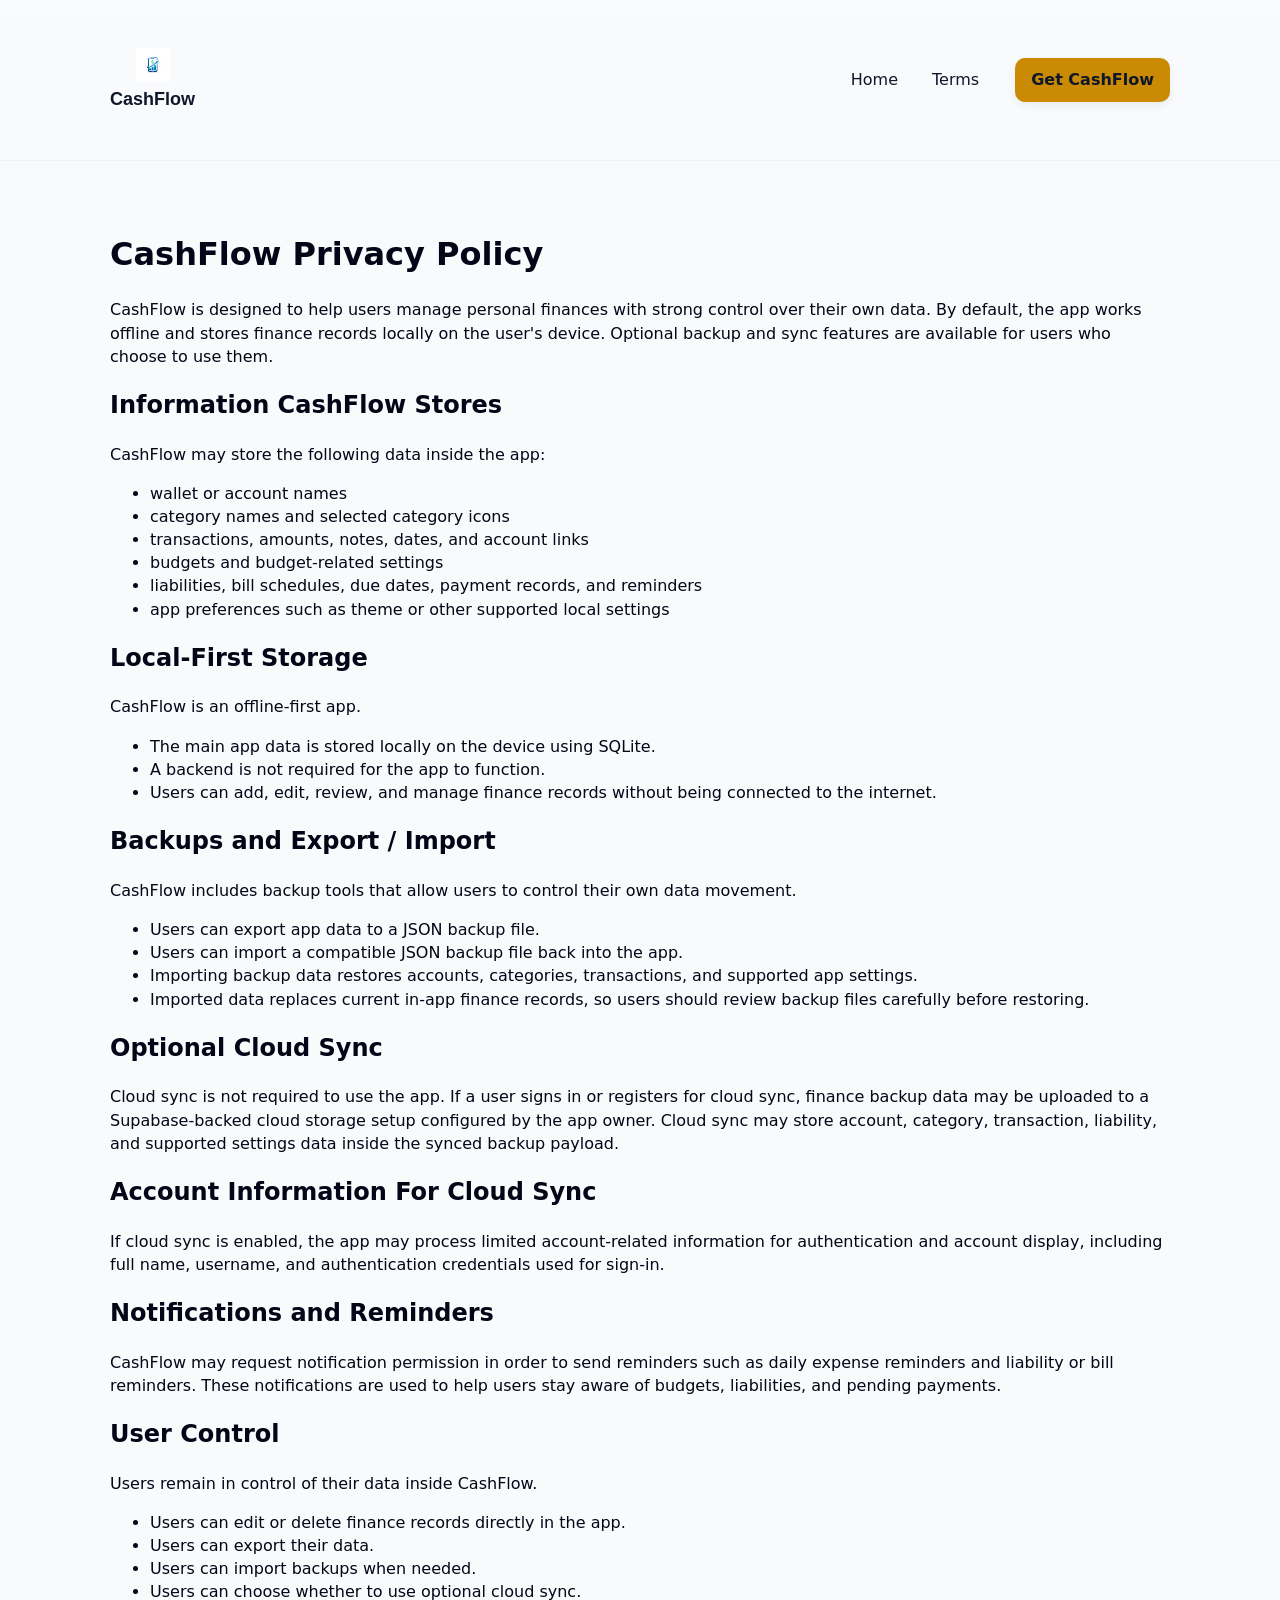
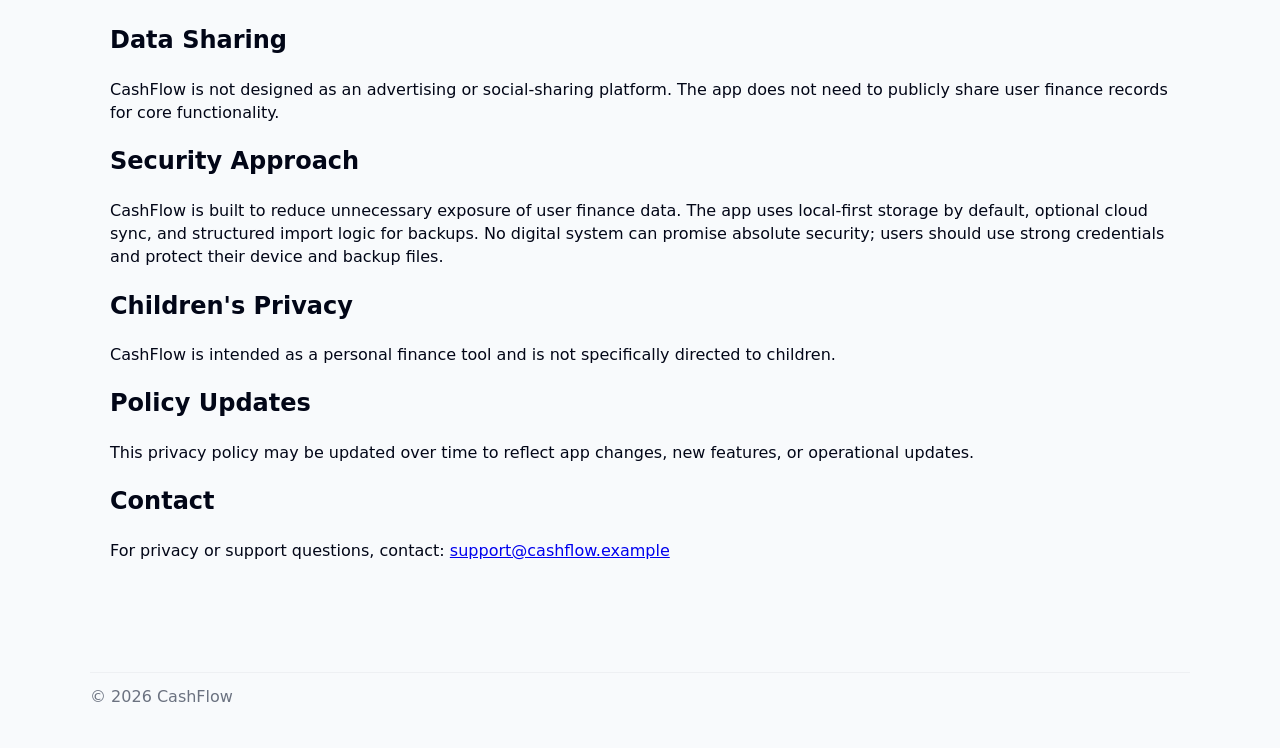
==== privacy.html @ e324dd51 "first commit" ====
<!doctype html>
<html lang="en">

<head>
    <meta charset="utf-8">
    <meta name="viewport" content="width=device-width,initial-scale=1">
    <title>CashFlow Privacy Policy</title>
    <link rel="stylesheet" href="styles.css">
</head>

<body>
    <a class="skip-link" href="#content">Skip to content</a>
    <header class="site-header">
        <div class="container header-inner">
            <div class="brand">
                <a class="logo" href="index.html" aria-label="CashFlow">
                    <img src="assets/logo/logo.png" alt="CashFlow logo" class="site-logo">
                    <span class="logo-text">CashFlow</span>
                </a>
            </div>
            <nav class="nav" aria-label="Primary">
                <ul class="nav-list">
                    <li><a href="index.html">Home</a></li>
                    <li><a href="terms.html">Terms</a></li>
                </ul>
            </nav>
            <div class="header-cta"><a class="btn btn-cta" href="index.html#download">Get CashFlow</a></div>
        </div>
    </header>

    <main id="content" class="container docs">
        <h1>CashFlow Privacy Policy</h1>
        <p>CashFlow is designed to help users manage personal finances with strong control over their own data. By
            default, the app works offline and stores finance records locally on the user's device. Optional backup and
            sync features are available for users who choose to use them.</p>

        <section>
            <h2>Information CashFlow Stores</h2>
            <p>CashFlow may store the following data inside the app:</p>
            <ul>
                <li>wallet or account names</li>
                <li>category names and selected category icons</li>
                <li>transactions, amounts, notes, dates, and account links</li>
                <li>budgets and budget-related settings</li>
                <li>liabilities, bill schedules, due dates, payment records, and reminders</li>
                <li>app preferences such as theme or other supported local settings</li>
            </ul>
        </section>

        <section>
            <h2>Local-First Storage</h2>
            <p>CashFlow is an offline-first app.</p>
            <ul>
                <li>The main app data is stored locally on the device using SQLite.</li>
                <li>A backend is not required for the app to function.</li>
                <li>Users can add, edit, review, and manage finance records without being connected to the internet.
                </li>
            </ul>
        </section>

        <section>
            <h2>Backups and Export / Import</h2>
            <p>CashFlow includes backup tools that allow users to control their own data movement.</p>
            <ul>
                <li>Users can export app data to a JSON backup file.</li>
                <li>Users can import a compatible JSON backup file back into the app.</li>
                <li>Importing backup data restores accounts, categories, transactions, and supported app settings.</li>
                <li>Imported data replaces current in-app finance records, so users should review backup files carefully
                    before restoring.</li>
            </ul>
        </section>

        <section>
            <h2>Optional Cloud Sync</h2>
            <p>Cloud sync is not required to use the app. If a user signs in or registers for cloud sync, finance backup
                data may be uploaded to a Supabase-backed cloud storage setup configured by the app owner. Cloud sync
                may store account, category, transaction, liability, and supported settings data inside the synced
                backup payload.</p>
        </section>

        <section>
            <h2>Account Information For Cloud Sync</h2>
            <p>If cloud sync is enabled, the app may process limited account-related information for authentication and
                account display, including full name, username, and authentication credentials used for sign-in.</p>
        </section>

        <section>
            <h2>Notifications and Reminders</h2>
            <p>CashFlow may request notification permission in order to send reminders such as daily expense reminders
                and liability or bill reminders. These notifications are used to help users stay aware of budgets,
                liabilities, and pending payments.</p>
        </section>

        <section>
            <h2>User Control</h2>
            <p>Users remain in control of their data inside CashFlow.</p>
            <ul>
                <li>Users can edit or delete finance records directly in the app.</li>
                <li>Users can export their data.</li>
                <li>Users can import backups when needed.</li>
                <li>Users can choose whether to use optional cloud sync.</li>
            </ul>
        </section>

        <section>
            <h2>Data Sharing</h2>
            <p>CashFlow is not designed as an advertising or social-sharing platform. The app does not need to publicly
                share user finance records for core functionality.</p>
        </section>

        <section>
            <h2>Security Approach</h2>
            <p>CashFlow is built to reduce unnecessary exposure of user finance data. The app uses local-first storage
                by default, optional cloud sync, and structured import logic for backups. No digital system can promise
                absolute security; users should use strong credentials and protect their device and backup files.</p>
        </section>

        <section>
            <h2>Children's Privacy</h2>
            <p>CashFlow is intended as a personal finance tool and is not specifically directed to children.</p>
        </section>

        <section>
            <h2>Policy Updates</h2>
            <p>This privacy policy may be updated over time to reflect app changes, new features, or operational
                updates.</p>
        </section>

        <section>
            <h2>Contact</h2>
            <p>For privacy or support questions, contact: <a
                    href="mailto:support@cashflow.example">support@cashflow.example</a></p>
        </section>
    </main>

    <footer class="site-footer">
        <div class="container footer-bar">© <span id="year-privacy"></span> CashFlow</div>
    </footer>

    <script>
        document.getElementById('year-privacy').textContent = new Date().getFullYear();
    </script>
</body>

</html>
---- styles.css ----
:root{
  --color-primary: #0F172A;
  --color-secondary: #1E3A8A;
  --color-accent: #CA8A04;
  --bg: #F8FAFC;
  --text: #020617;
  --muted: #6B7280;
  --radius: 12px;
  --container: 1100px;
  --gap: 24px;
  --shadow-sm: 0 4px 10px rgba(15,23,42,0.06);
  --shadow-md: 0 12px 30px rgba(15,23,42,0.08);
}
*{box-sizing:border-box}
html,body{height:100%}
body{
  margin:0; font-family:Inter, system-ui, -apple-system, 'Segoe UI', Roboto, 'DM Sans', Arial;
  color:var(--text); background:var(--bg); -webkit-font-smoothing:antialiased; -moz-osx-font-smoothing:grayscale;
  line-height:1.45; font-size:16px;
}
.container{max-width:var(--container);margin:0 auto;padding:48px 20px}
.header-inner{display:flex;align-items:center;gap:16px}
.brand{display:flex;flex-direction:column;align-items:center;gap:6px}
.brand .logo{display:flex;flex-direction:column;align-items:center;gap:4px}
.logo-text{display:block}
.site-header{position:sticky;top:0;z-index:40;background:linear-gradient(180deg, rgba(248,250,252,0.9), rgba(248,250,252,0.7));backdrop-filter:blur(6px);border-bottom:1px solid rgba(15,23,42,0.04)}
.brand .logo, .logo{font-weight:700;color:var(--color-primary);text-decoration:none;font-size:20px}
.site-logo{height:34px;display:block}
/* Accessible hidden text for screen readers */
.visually-hidden{position:absolute!important;height:1px;width:1px;overflow:hidden;clip:rect(1px,1px,1px,1px);white-space:nowrap;border:0;padding:0;margin:-1px}
.logo-text{font-weight:800;color:var(--color-primary);font-family:'DM Sans', 'Inter', sans-serif;font-size:18px}
.nav{margin-left:auto}
.nav-toggle{display:none}
.nav-list{list-style:none;margin:0;padding:0;display:flex;gap:18px;align-items:center}
.nav-list a{color:var(--color-primary);text-decoration:none;padding:8px;border-radius:8px}
.nav-list a:hover,.nav-list a:focus{background:rgba(30,58,138,0.06)}
.header-cta .btn{margin-left:12px}

.btn{display:inline-flex;align-items:center;gap:10px;padding:10px 16px;border-radius:10px;border:0;font-weight:600;cursor:pointer;text-decoration:none}
.btn-cta{background:var(--color-accent);color:var(--color-primary);box-shadow:var(--shadow-sm)}
.btn-ghost{background:transparent;border:1px solid rgba(15,23,42,0.06);color:var(--color-primary)}
.btn.large{padding:14px 22px;font-size:1.05rem}

.skip-link{position:absolute;left:-9999px;top:auto;width:1px;height:1px;overflow:hidden}
.skip-link:focus{left:8px;top:8px;width:auto;height:auto;padding:8px 12px;background:#fff;border:1px solid #ddd}

.hero{padding-top:56px;padding-bottom:64px}
.hero-grid{display:grid;grid-template-columns:1fr 420px;gap:36px;align-items:center}
.hero-copy h1{font-family:'DM Sans', 'Inter', sans-serif;font-size:42px;margin:0 0 12px;color:var(--color-primary);letter-spacing:-0.02em}
.lead{color:var(--muted);font-size:1.05rem}
.hero-actions{margin-top:18px;display:flex;gap:12px}
.hero-notes{margin-top:18px;list-style:none;padding:0;color:var(--muted);display:grid;gap:6px}

.hero-mockup .device{width:320px;height:640px;background:linear-gradient(180deg,#fff,#fbfdff);border-radius:28px;padding:18px;box-shadow:var(--shadow-md);position:relative;overflow:hidden;border:1px solid rgba(15,23,42,0.03)}
.screen{height:100%;display:flex;flex-direction:column;gap:12px}
.device-img{width:100%;height:100%;object-fit:cover;border-radius:18px;display:block}
.thumb-img{width:100%;height:100px;object-fit:cover;border-radius:10px;display:block;border:1px solid rgba(15,23,42,0.03)}
.balance{font-size:12px;color:var(--muted)}
.amount{font-size:28px;font-weight:700;color:var(--color-primary)}
.summary{display:flex;justify-content:space-between;align-items:center}
.pill{background:rgba(202,138,4,0.12);color:var(--color-accent);padding:6px 8px;border-radius:999px;font-weight:700}
.tx-list{margin-top:auto}
.tx{display:flex;justify-content:space-between;padding:6px 0;border-top:1px solid rgba(15,23,42,0.02)}
.tx .neg{color:#c2410c}
.tx .pos{color:#0f5132}

.trust-strip{background:linear-gradient(90deg, rgba(30,58,138,0.04), rgba(15,23,42,0.02));border-top:1px solid rgba(15,23,42,0.03);border-bottom:1px solid rgba(15,23,42,0.03)}
.trust-inner{display:flex;gap:20px;align-items:center;justify-content:center;padding:14px 20px}
.trust-item{color:var(--color-primary);font-weight:600}

.section-title{font-family:'DM Sans', 'Inter', sans-serif;font-size:22px;margin:0 0 18px;color:var(--color-primary)}
.section-kicker{margin:0 0 10px;color:var(--color-secondary);font-size:.78rem;font-weight:800;letter-spacing:.18em;text-transform:uppercase}
.section-sub{margin:0;color:var(--muted);max-width:620px}
.feature-grid{display:grid;grid-template-columns:repeat(3,1fr);gap:20px}
.feature-card{background:#fff;padding:20px;border-radius:14px;box-shadow:var(--shadow-sm);border:1px solid rgba(15,23,42,0.03)}
.feature-card h3{margin:0 0 8px;color:var(--color-secondary)}
.showcase{position:relative;overflow:hidden}
.showcase::before{
  content:"";
  position:absolute;
  inset:48px auto auto 50%;
  width:480px;
  height:480px;
  transform:translateX(-50%);
  background:radial-gradient(circle, rgba(30,58,138,0.1), rgba(30,58,138,0));
  pointer-events:none;
}
.showcase-header{display:flex;justify-content:space-between;align-items:end;gap:24px}
.showcase-carousel{
  display:grid;
  grid-template-columns:auto minmax(0, 1fr) auto;
  gap:16px;
  align-items:center;
  margin-top:24px;
}
.showcase-viewport{
  overflow:hidden;
}
.showcase-track{
  display:flex;
  gap:18px;
  overflow-x:auto;
  scroll-snap-type:x mandatory;
  scroll-behavior:smooth;
  scrollbar-width:none;
  padding:6px 2px 14px;
}
.showcase-track::-webkit-scrollbar{display:none}
.showcase-slide{
  flex:0 0 100%;
  scroll-snap-align:start;
}
.showcase-nav{
  width:52px;
  height:52px;
  border-radius:999px;
  border:1px solid rgba(15,23,42,0.08);
  background:rgba(255,255,255,0.88);
  color:var(--color-primary);
  box-shadow:var(--shadow-sm);
  display:inline-flex;
  align-items:center;
  justify-content:center;
  font-size:1.8rem;
  line-height:1;
  cursor:pointer;
  backdrop-filter:blur(6px);
}
.showcase-nav:hover{background:#fff}
.showcase-nav:disabled{
  opacity:.45;
  cursor:default;
}
.showcase-dots{
  display:flex;
  justify-content:center;
  gap:10px;
  margin-top:10px;
}
.showcase-dot{
  width:10px;
  height:10px;
  border-radius:999px;
  border:0;
  padding:0;
  background:rgba(15,23,42,0.16);
  cursor:pointer;
  transition:transform .2s ease, background-color .2s ease, width .2s ease;
}
.showcase-dot.is-active{
  width:30px;
  background:var(--color-secondary);
}
.screen-card{
  position:relative;
  --screen-accent: rgba(30,58,138,0.08);
  --screen-accent-text: var(--color-secondary);
  --screen-glow: rgba(202,138,4,0.14);
  background:linear-gradient(180deg, rgba(255,255,255,0.98), rgba(244,247,252,0.96));
  border-radius:24px;
  padding:20px;
  box-shadow:var(--shadow-md);
  display:flex;
  flex-direction:column;
  gap:18px;
  justify-content:flex-start;
  border:1px solid rgba(15,23,42,0.06);
  overflow:hidden;
}
.screen-card::after{
  content:"";
  position:absolute;
  inset:auto -40px -50px auto;
  width:140px;
  height:140px;
  border-radius:50%;
  background:radial-gradient(circle, var(--screen-glow), rgba(202,138,4,0));
}
.screen-card h3{margin:8px 0 8px;font-size:1.15rem;color:var(--color-primary)}
.screen-card p{margin:0;color:var(--muted);font-size:.95rem}
.screen-card-featured{
  display:grid;
  grid-template-columns:minmax(0, 1fr) 280px;
  align-items:center;
  min-height:100%;
}
.screen-copy{position:relative;z-index:1}
.screen-badge{
  display:inline-flex;
  align-items:center;
  padding:7px 11px;
  border-radius:999px;
  background:var(--screen-accent);
  color:var(--screen-accent-text);
  font-size:.78rem;
  font-weight:700;
  letter-spacing:.02em;
}
.screen-card-dashboard{
  --screen-accent: rgba(245, 158, 11, 0.14);
  --screen-accent-text: #b45309;
  --screen-glow: rgba(245, 158, 11, 0.18);
}
.screen-card-wallets{
  --screen-accent: rgba(16, 185, 129, 0.14);
  --screen-accent-text: #047857;
  --screen-glow: rgba(16, 185, 129, 0.16);
}
.screen-card-analytics{
  --screen-accent: rgba(59, 130, 246, 0.14);
  --screen-accent-text: #1d4ed8;
  --screen-glow: rgba(59, 130, 246, 0.18);
}
.screen-card-records{
  --screen-accent: rgba(239, 68, 68, 0.12);
  --screen-accent-text: #b91c1c;
  --screen-glow: rgba(239, 68, 68, 0.14);
}
.thumb{background:linear-gradient(180deg,#f5f7fb,#fff);border-radius:10px;border:1px solid rgba(15,23,42,0.03)}
.thumb-img{
  width:100%;
  height:420px;
  object-fit:contain;
  object-position:center top;
  border-radius:18px;
  display:block;
  border:1px solid rgba(15,23,42,0.08);
  box-shadow:0 18px 32px rgba(15,23,42,0.12);
  background:linear-gradient(180deg, #eef4ff, #ffffff);
}
.screen-card-featured .thumb-img{
  height:100%;
  min-height:460px;
  max-height:680px;
}

.insights{padding:40px 0}
.insights-grid{display:grid;grid-template-columns:1fr 360px;gap:24px;align-items:center}
.chart{height:220px;background:#fff;border-radius:12px;display:flex;align-items:center;justify-content:center;color:var(--muted);box-shadow:var(--shadow-sm)}

.why-grid{display:grid;grid-template-columns:repeat(3,1fr);gap:20px}

.test-grid{display:grid;grid-template-columns:repeat(3,1fr);gap:18px}
.testimonial{background:#fff;padding:18px;border-radius:12px;box-shadow:var(--shadow-sm)}
.testimonial p{margin:0 0 10px}

.final-cta{background:linear-gradient(180deg,#fff, #fcfbf7);padding:48px 0}
.cta-inner{display:flex;justify-content:space-between;align-items:center;gap:16px}

.site-footer{background:transparent;padding:28px 0}
.footer-grid{display:grid;grid-template-columns:2fr 1fr 1fr 1fr;gap:24px;align-items:start}
.footer-bar{border-top:1px solid rgba(15,23,42,0.04);padding:12px 0;margin-top:18px;color:var(--muted)}

@media (max-width:1000px){
  .hero-grid{grid-template-columns:1fr 360px}
  .feature-grid{grid-template-columns:repeat(2,1fr)}
  .showcase-header{flex-direction:column;align-items:flex-start}
  .screen-card-featured{
    grid-template-columns:minmax(0, 1fr) 240px;
  }
  .thumb-img{height:380px}
  .screen-card-featured .thumb-img{min-height:420px}
}
@media (max-width:720px){
  .container{padding:28px 16px}
  .hero-grid{grid-template-columns:1fr;gap:28px}
  .nav-list{display:none}
  .nav-toggle{display:inline-flex;padding:8px 10px;border-radius:8px;border:1px solid rgba(15,23,42,0.05);background:#fff}
  .nav{order:3}
  .header-inner{gap:12px}
  .feature-grid{grid-template-columns:1fr}
  .showcase-carousel{
    grid-template-columns:1fr;
    gap:12px;
  }
  .showcase-nav{
    display:none;
  }
  .screen-card{padding:18px}
  .screen-card-featured{grid-template-columns:1fr}
  .thumb-img{height:340px}
  .screen-card-featured .thumb-img{min-height:340px}
  .insights-grid{grid-template-columns:1fr}
  .test-grid{grid-template-columns:1fr}
  .footer-grid{grid-template-columns:1fr}
}

/* Focus states */
a:focus, button:focus{outline:3px solid rgba(202,138,4,0.18);outline-offset:3px}

/* small helpers */
.muted{color:var(--muted)}

/* Reduced motion */
@media (prefers-reduced-motion: reduce){
  *{animation:none!important;transition:none!important}
}
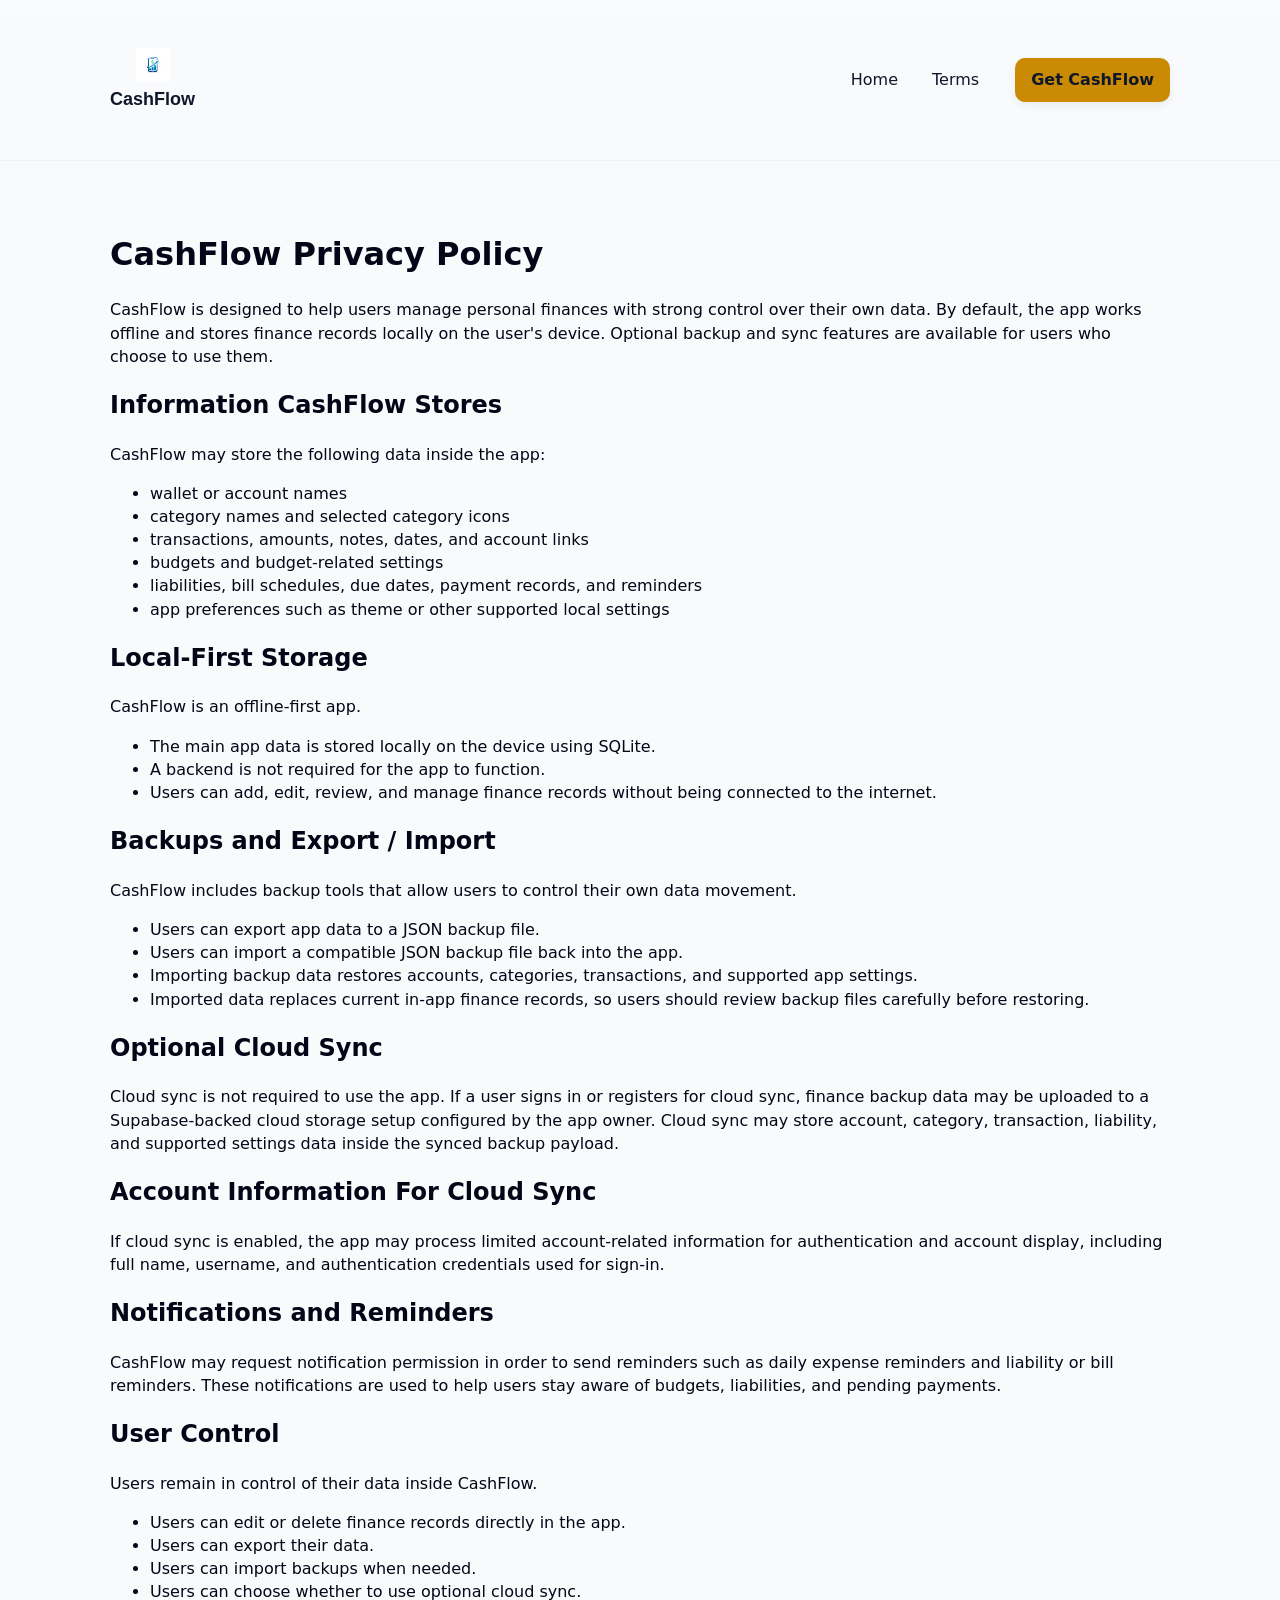
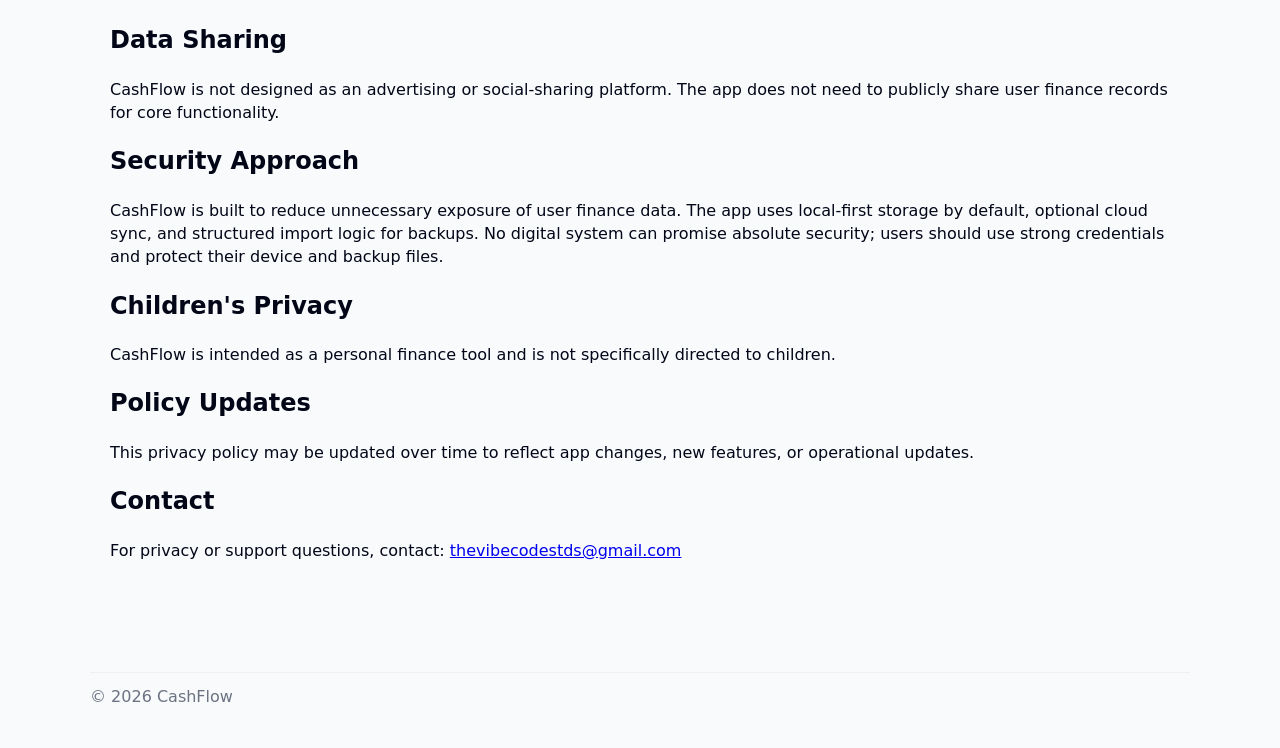
==== commit 18ef3348: "fix: update contact email in  index, privacy, and terms pages" ====
--- a/privacy.html
+++ b/privacy.html
@@ -129,7 +129,7 @@
         <section>
             <h2>Contact</h2>
             <p>For privacy or support questions, contact: <a
-                    href="mailto:support@cashflow.example">support@cashflow.example</a></p>
+                    href="mailto:thevibecodestds@gmail.com">thevibecodestds@gmail.com</a></p>
         </section>
     </main>
 
